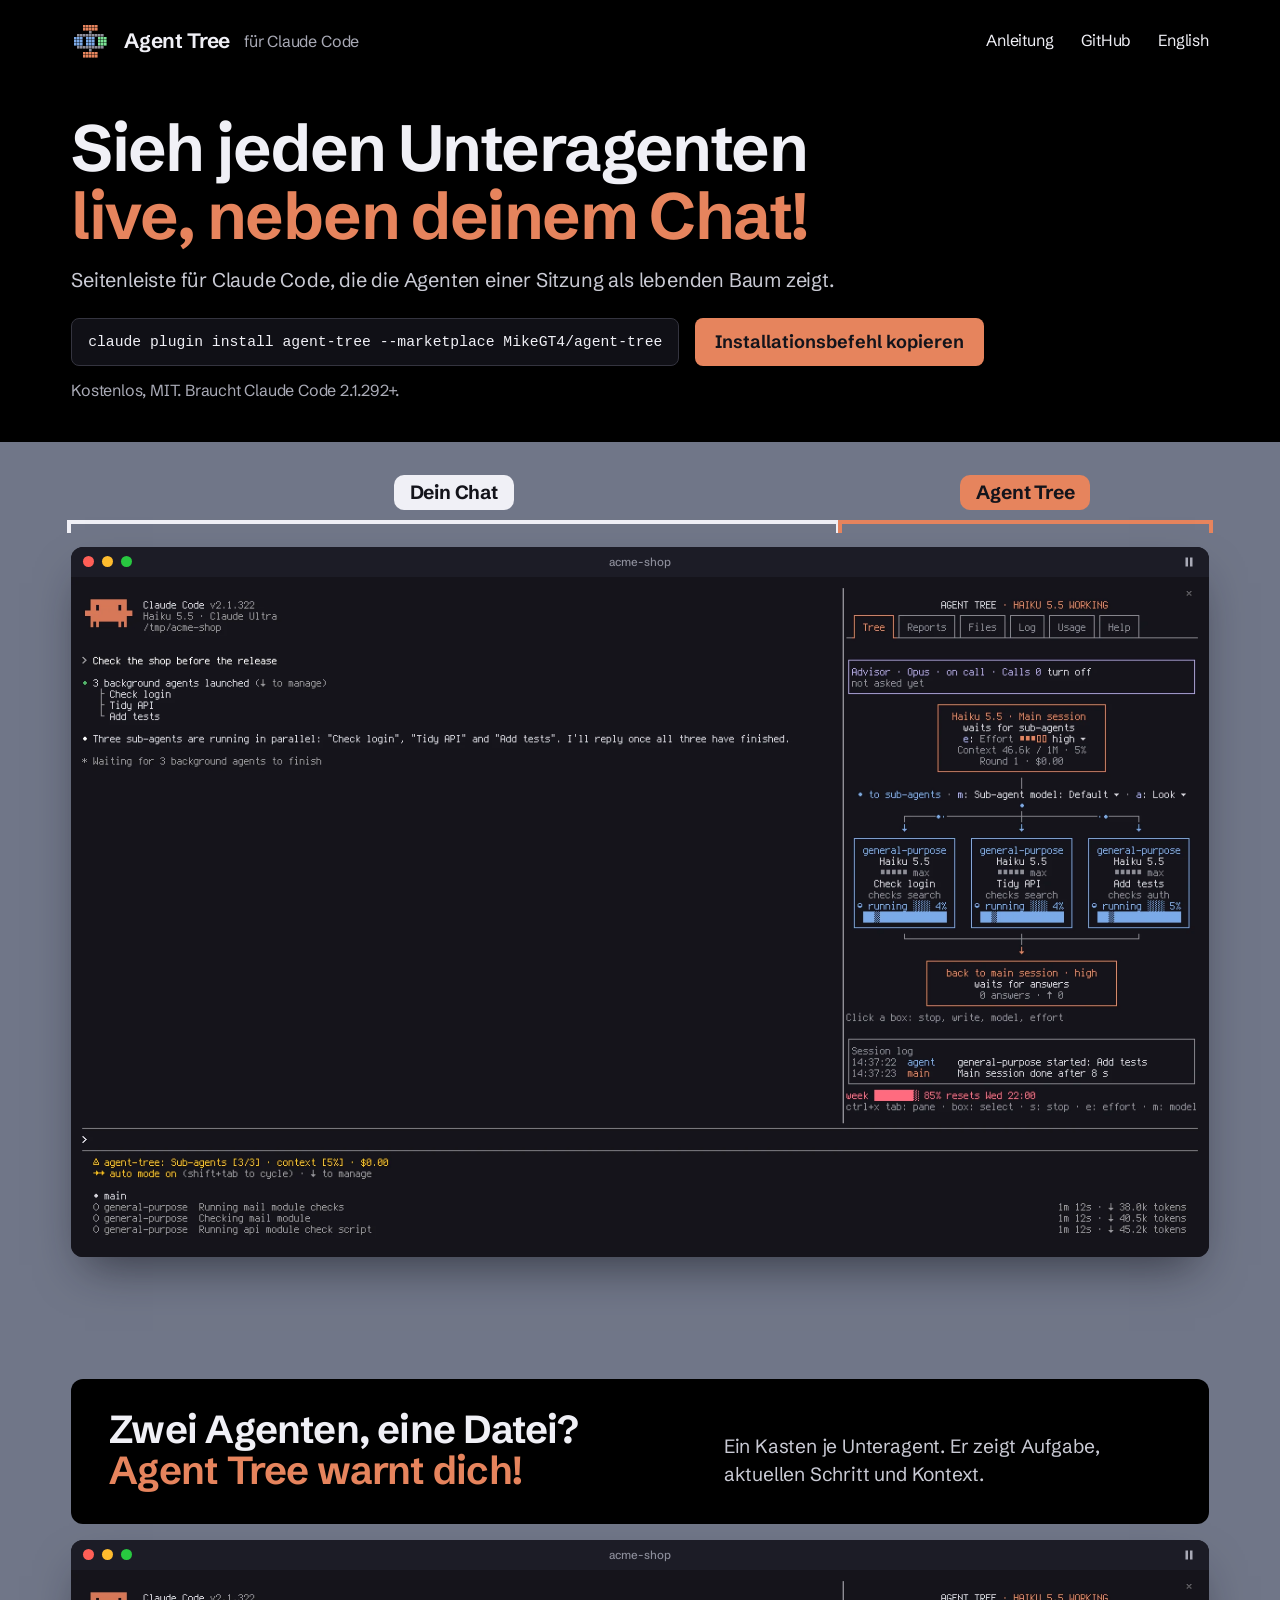
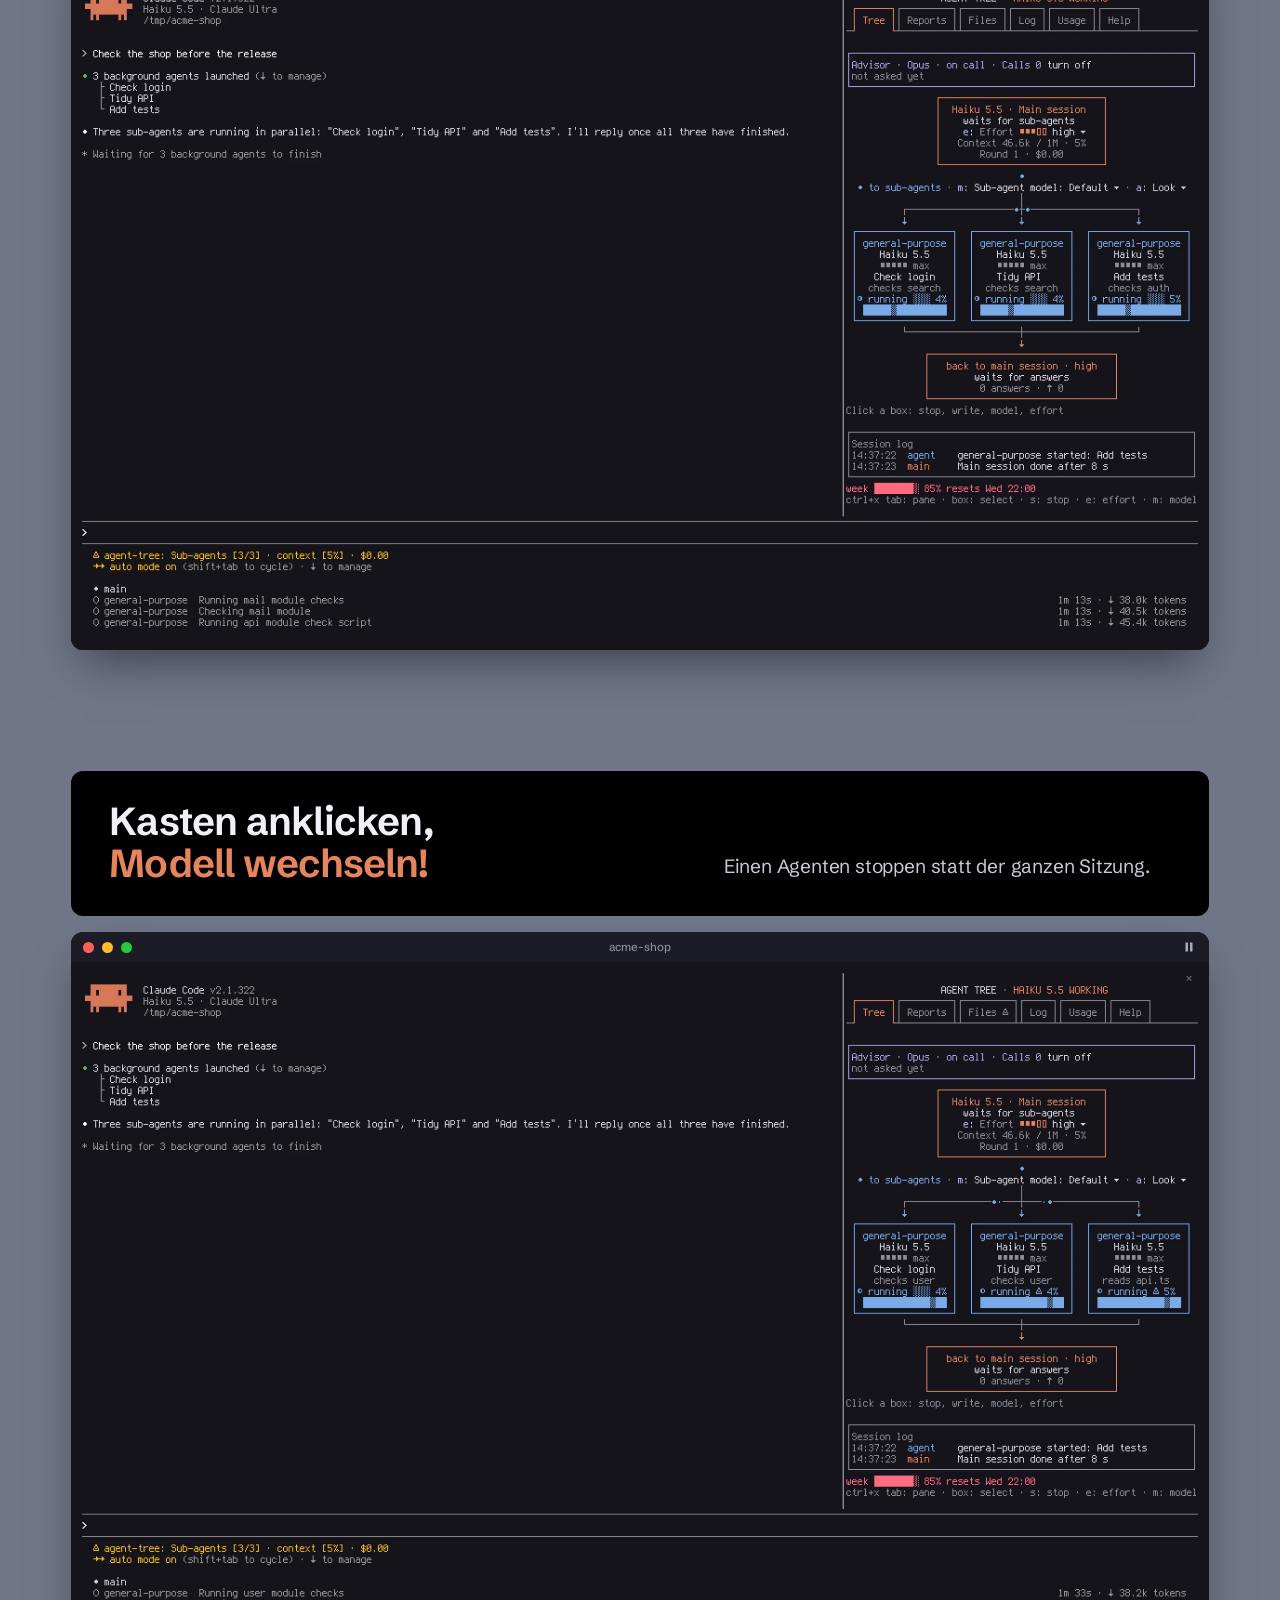
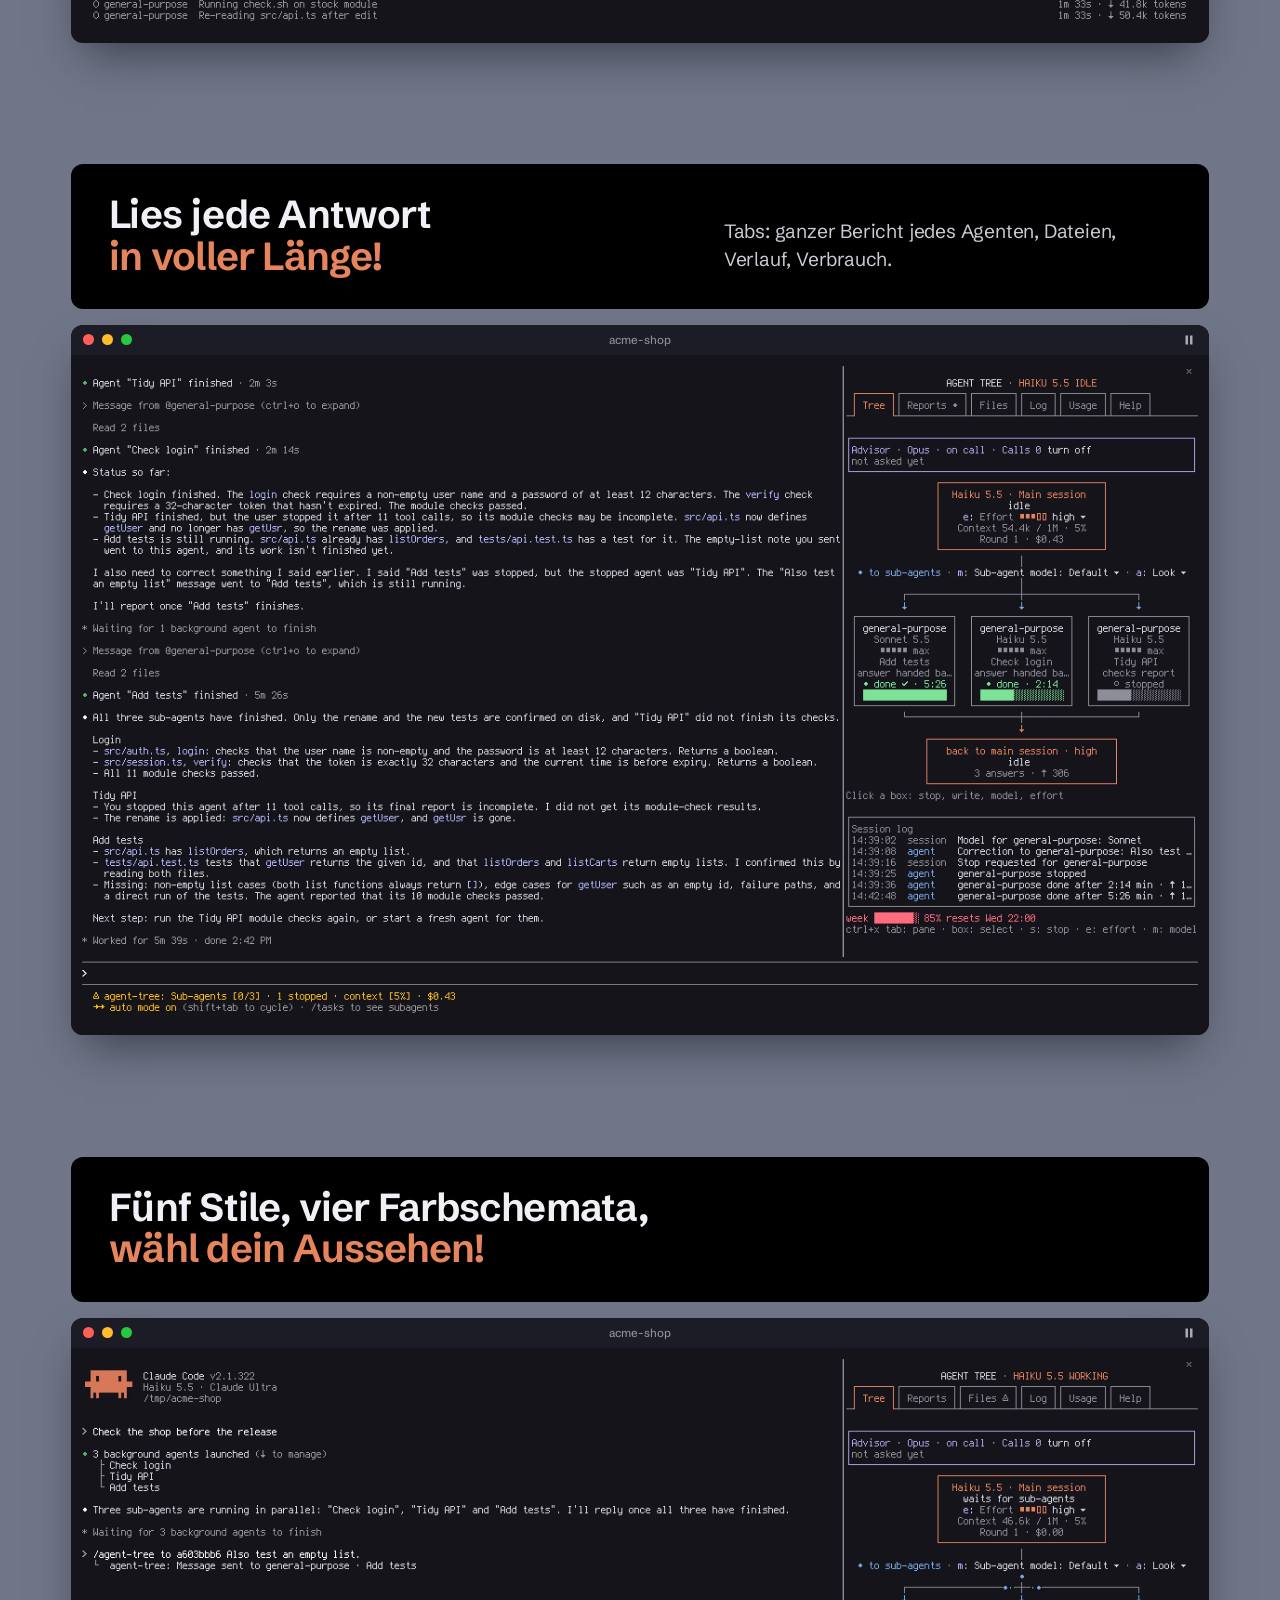
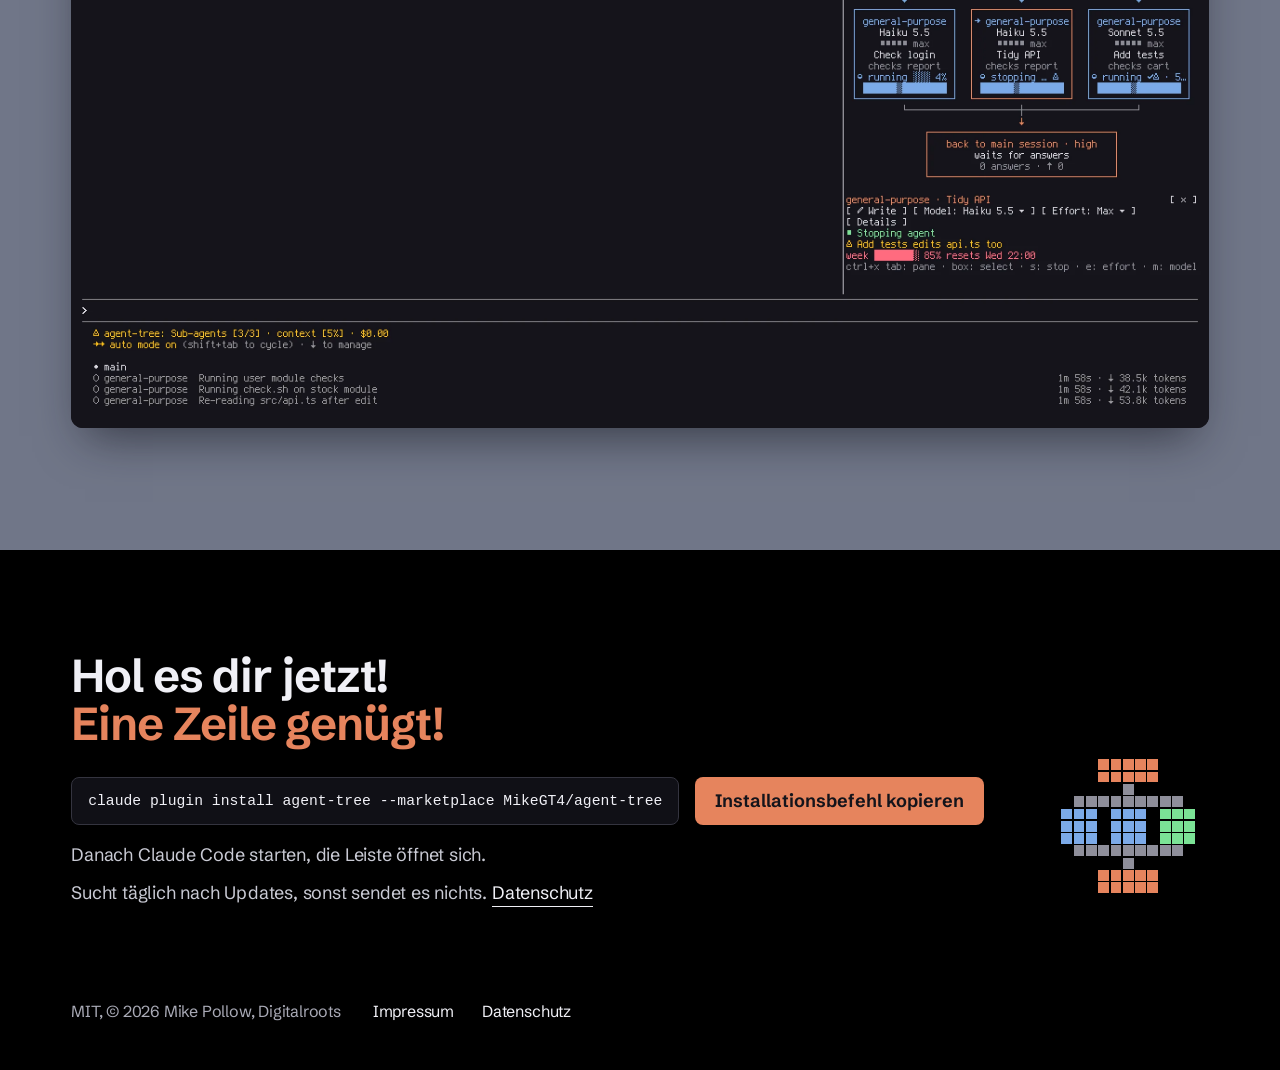
==== de/index.html @ 9134d5cc "site: landing page in English and German" ====
<!doctype html>
<!-- © 2026 Mike Pollow, Digitalroots. Alle Rechte vorbehalten. -->
<html lang="de">
<head>
<meta charset="utf-8">
<meta name="viewport" content="width=device-width, initial-scale=1">
<title>Agent Tree: Seitenleiste für Unteragenten in Claude Code</title>
<meta name="description" content="Agent Tree ist eine kostenlose Seitenleiste für Claude Code. Sie zeigt die Agenten einer Sitzung als lebenden Baum, warnt, wenn zwei Agenten dieselbe Datei ändern, und lässt dich jeden stoppen, korrigieren oder auf ein anderes Modell setzen.">
<meta name="theme-color" content="#000000">
<link rel="canonical" href="https://mikegt4.github.io/agent-tree/de/">
<link rel="alternate" hreflang="en" href="https://mikegt4.github.io/agent-tree/">
<link rel="alternate" hreflang="de" href="https://mikegt4.github.io/agent-tree/de/">
<link rel="alternate" hreflang="x-default" href="https://mikegt4.github.io/agent-tree/">
<meta property="og:type" content="website">
<meta property="og:title" content="Agent Tree: jeder Unteragent live neben deinem Chat">
<meta property="og:description" content="Kostenlose Seitenleiste für Claude Code, die die Agenten einer Sitzung als lebenden Baum zeigt.">
<meta property="og:url" content="https://mikegt4.github.io/agent-tree/de/">
<meta property="og:image" content="https://mikegt4.github.io/agent-tree/assets/media/vorschau.png">
<meta name="twitter:card" content="summary_large_image">
<link rel="icon" type="image/png" href="../assets/media/favicon.png">
<link rel="preload" href="../assets/fonts/schibsted-grotesk.woff2" as="font" type="font/woff2" crossorigin>
<link rel="stylesheet" href="../assets/site.css">
</head>
<body>
<a class="sprung" href="#inhalt">Zum Inhalt</a>
<header class="kopf">
  <a class="marke" href="./">
    <img src="../assets/media/logo.png" width="39" height="39" alt="">
    <span class="marke-name">Agent Tree</span>
    <span class="marke-fuer">für Claude Code</span>
  </a>
  <nav class="wege" aria-label="Hauptwege">
    <a href="https://github.com/MikeGT4/agent-tree/blob/main/docs/GUIDE.de.md">Anleitung</a>
    <a href="https://github.com/MikeGT4/agent-tree">GitHub</a>
    <a href="../" lang="en" hreflang="en">English</a>
  </nav>
</header>
<main id="inhalt" data-pause="Aufnahme anhalten" data-weiter="Aufnahme fortsetzen">
  <section class="auftakt">
    <div class="auftakt-text">
      <h1><span>Sieh jeden Unteragenten</span> <span class="akzent">live, neben deinem Chat!</span></h1>
      <p class="einstieg">Seitenleiste für Claude Code, die die Agenten einer Sitzung als lebenden Baum zeigt.</p>
      <div class="befehl">
        <code id="befehl-oben">claude plugin install agent-tree <span class="zusammen">--marketplace MikeGT4/agent-tree</span></code>
        <button type="button" class="knopf" data-kopie="befehl-oben" data-fertig="Kopiert">Installationsbefehl kopieren</button>
        <p class="rand">Kostenlos, MIT. Braucht Claude Code 2.1.292+.</p>
      </div>
    </div>
    <div class="buehne buehne-auftakt">
      <div class="buehne-innen">
      <div class="schilder" aria-hidden="true">
        <div class="schild-feld"><span class="schild">Dein Chat</span></div>
        <div class="schild-feld schild-feld-leiste"><span class="schild schild-orange">Agent Tree</span></div>
      </div>
      <figure class="fenster fenster-terminal">
        <div class="fensterleiste" aria-hidden="true"><i></i><i></i><i></i></div>
        <video class="film" muted loop playsinline preload="none" width="2448" height="1464" poster="../assets/media/terminal-poster.webp" aria-label="Aufnahme eines Terminals: links Claude Code, rechts Agent Tree mit drei laufenden Unteragenten">
          <source src="../assets/media/terminal.mp4" type="video/mp4">
        </video>
      </figure>
      <figure class="fenster fenster-leiste">
        <div class="fensterleiste" aria-hidden="true"><i></i><i></i><i></i></div>
        <video class="film" muted loop playsinline preload="none" width="768" height="1152" poster="../assets/media/leiste-poster.webp" aria-label="Aufnahme der Leiste von Agent Tree mit drei laufenden Unteragenten">
          <source src="../assets/media/leiste.mp4" type="video/mp4">
        </video>
      </figure>
      </div>
    </div>
  </section>

  <div class="szenen">
    <section class="szene">
      <div class="titel">
        <h2><span>Zwei Agenten, eine Datei?</span> <span class="akzent">Agent Tree warnt dich!</span></h2>
        <p>Ein Kasten je Unteragent. Er zeigt Aufgabe, aktuellen Schritt und Kontext.</p>
      </div>
      <figure class="fenster">
        <div class="fensterleiste" aria-hidden="true"><i></i><i></i><i></i></div>
        <video class="film film-breit" muted loop playsinline preload="none" width="2448" height="1464" poster="../assets/media/warnung-breit-poster.webp" data-ruhebild="../assets/media/warnung-breit-nah.webp" aria-label="Aufnahme: das ganze Terminal, dann ein Zoom auf Agent Tree. Zwei der drei Kästen bekommen ein Warnzeichen, der Tab Files zeigt die Datei, die beide Agenten ändern">
          <source src="../assets/media/warnung-breit.mp4" type="video/mp4">
        </video>
        <video class="film film-hoch" muted loop playsinline preload="none" width="1188" height="1440" poster="../assets/media/warnung-hoch-poster.webp" aria-label="Aufnahme: das ganze Terminal, dann Agent Tree allein. Zwei der drei Kästen bekommen ein Warnzeichen, der Tab Files zeigt die Datei, die beide Agenten ändern">
          <source src="../assets/media/warnung-hoch.mp4" type="video/mp4">
        </video>
      </figure>
    </section>
    <section class="szene">
      <div class="titel">
        <h2><span>Kasten anklicken,</span> <span class="akzent">Modell wechseln!</span></h2>
        <p>Einen Agenten stoppen statt der ganzen Sitzung.</p>
      </div>
      <figure class="fenster">
        <div class="fensterleiste" aria-hidden="true"><i></i><i></i><i></i></div>
        <video class="film film-breit" muted loop playsinline preload="none" width="2448" height="1464" poster="../assets/media/hebel-breit-poster.webp" data-ruhebild="../assets/media/hebel-breit-nah.webp" aria-label="Aufnahme: das ganze Terminal, dann ein Zoom auf Agent Tree. Ein Klick wählt einen Kasten, sein Modell wird gewechselt, danach wird ein anderer Agent gestoppt">
          <source src="../assets/media/hebel-breit.mp4" type="video/mp4">
        </video>
        <video class="film film-hoch" muted loop playsinline preload="none" width="1188" height="1098" poster="../assets/media/hebel-hoch-poster.webp" aria-label="Aufnahme: das ganze Terminal, dann Agent Tree allein. Ein Klick wählt einen Kasten, sein Modell wird gewechselt, danach wird ein anderer Agent gestoppt">
          <source src="../assets/media/hebel-hoch.mp4" type="video/mp4">
        </video>
      </figure>
    </section>
    <section class="szene">
      <div class="titel">
        <h2><span>Lies jede Antwort</span> <span class="akzent">in voller Länge!</span></h2>
        <p>Tabs: ganzer Bericht jedes Agenten, Dateien, Verlauf, Verbrauch.</p>
      </div>
      <figure class="fenster">
        <div class="fensterleiste" aria-hidden="true"><i></i><i></i><i></i></div>
        <video class="film film-breit" muted loop playsinline preload="none" width="2448" height="1464" poster="../assets/media/berichte-breit-poster.webp" data-ruhebild="../assets/media/berichte-breit-nah.webp" aria-label="Aufnahme: das ganze Terminal, dann ein Zoom auf Agent Tree. Der Tab Reports öffnet sich und zeigt Aufgabe und ganze Antwort eines Agenten">
          <source src="../assets/media/berichte-breit.mp4" type="video/mp4">
        </video>
        <video class="film film-hoch" muted loop playsinline preload="none" width="1188" height="1440" poster="../assets/media/berichte-hoch-poster.webp" aria-label="Aufnahme: das ganze Terminal, dann Agent Tree allein. Der Tab Reports öffnet sich und zeigt Aufgabe und ganze Antwort eines Agenten">
          <source src="../assets/media/berichte-hoch.mp4" type="video/mp4">
        </video>
      </figure>
    </section>
    <section class="szene">
      <div class="titel titel-allein">
        <h2><span>Fünf Stile, vier Farbschemata,</span> <span class="akzent">wähl dein Aussehen!</span></h2>
      </div>
      <figure class="fenster">
        <div class="fensterleiste" aria-hidden="true"><i></i><i></i><i></i></div>
        <video class="film film-breit" muted loop playsinline preload="none" width="2448" height="1464" poster="../assets/media/aussehen-breit-poster.webp" data-ruhebild="../assets/media/aussehen-breit-nah.webp" aria-label="Aufnahme: das ganze Terminal, dann ein Zoom auf Agent Tree. Das Menü Look zeichnet den Baum in drei Stilen und zwei Farbschemata neu">
          <source src="../assets/media/aussehen-breit.mp4" type="video/mp4">
        </video>
        <video class="film film-hoch" muted loop playsinline preload="none" width="1188" height="1440" poster="../assets/media/aussehen-hoch-poster.webp" aria-label="Aufnahme: das ganze Terminal, dann Agent Tree allein. Das Menü Look zeichnet den Baum in drei Stilen und zwei Farbschemata neu">
          <source src="../assets/media/aussehen-hoch.mp4" type="video/mp4">
        </video>
      </figure>
    </section>
  </div>

  <section class="einbau">
    <div class="einbau-text">
      <h2><span>Hol es dir jetzt!</span> <span class="akzent">Eine Zeile genügt!</span></h2>
      <div class="befehl">
        <code id="befehl-unten">claude plugin install agent-tree <span class="zusammen">--marketplace MikeGT4/agent-tree</span></code>
        <button type="button" class="knopf" data-kopie="befehl-unten" data-fertig="Kopiert">Installationsbefehl kopieren</button>
      </div>
      <p>Danach Claude Code starten, die Leiste öffnet sich.</p>
      <p>Sucht täglich nach Updates, sonst sendet es nichts. <a href="datenschutz.html">Datenschutz</a></p>
    </div>
    <img class="siegel" src="../assets/media/logo.png" width="104" height="104" alt="" loading="lazy">
  </section>
</main>
<footer class="fuss">
  <p>MIT, © 2026 Mike Pollow, Digitalroots</p>
  <nav class="wege" aria-label="Weiteres">
    <a href="impressum.html">Impressum</a>
    <a href="datenschutz.html">Datenschutz</a>
  </nav>
</footer>
<p class="meldung" role="status" aria-live="polite"></p>
<script src="../assets/site.js" defer></script>
</body>
</html>
---- assets/site.css ----
/* © 2026 Mike Pollow, Digitalroots. Alle Rechte vorbehalten. */
@font-face {
  font-family: "Schibsted Grotesk";
  src: url("fonts/schibsted-grotesk.woff2") format("woff2");
  font-weight: 400 900;
  font-display: swap;
}

:root {
  --schwarz: #000;
  --buehne: #707688;
  --fenster: #14141b;
  --leiste: #1c1c26;
  --rahmen: #34343f;
  --weiss: #f0f0f6;
  --lesetext: #c9cad4;
  --ruhig: #a9aab6;
  --orange: #e6845d;
  --tinte: #14141b;
  --breite: 1240px;
  --rand: clamp(20px, 4vw, 56px);
  --aus: cubic-bezier(0.23, 1, 0.32, 1);
}

* {
  box-sizing: border-box;
}

html {
  background: var(--schwarz);
  color: var(--weiss);
  color-scheme: dark;
  scrollbar-color: #50536a var(--schwarz);
  -webkit-text-size-adjust: 100%;
}

body {
  margin: 0;
  font-family: "Schibsted Grotesk", "Segoe UI", system-ui, sans-serif;
  font-size: 18px;
  line-height: 1.55;
  letter-spacing: -0.011em;
}

::selection {
  background: var(--orange);
  color: var(--tinte);
}

a {
  color: var(--weiss);
  text-underline-offset: 3px;
}

a:focus-visible,
.knopf:focus-visible {
  outline: 2px solid var(--weiss);
  outline-offset: 3px;
  border-radius: 4px;
}

.sprung {
  position: absolute;
  left: -999px;
  top: 12px;
  background: var(--weiss);
  color: var(--tinte);
  padding: 8px 12px;
  border-radius: 6px;
}

.sprung:focus {
  left: 12px;
}

.meldung {
  position: absolute;
  width: 1px;
  height: 1px;
  margin: -1px;
  overflow: hidden;
  clip-path: inset(50%);
}

.kopf {
  display: flex;
  align-items: center;
  justify-content: space-between;
  gap: 16px 32px;
  flex-wrap: wrap;
  max-width: var(--breite);
  margin: 0 auto;
  padding: 22px var(--rand);
}

.marke {
  display: flex;
  align-items: center;
  gap: 14px;
  text-decoration: none;
}

.marke-name {
  font-size: 1.3rem;
  font-weight: 650;
  letter-spacing: -0.015em;
}

.marke-fuer {
  color: var(--ruhig);
  font-size: 1rem;
}

.wege {
  display: flex;
  flex-wrap: wrap;
  gap: 8px 28px;
  font-size: 1rem;
}

.wege a {
  text-decoration: none;
}

h1,
h2 {
  margin: 0;
  font-weight: 650;
  text-wrap: balance;
}

h1 span,
h2 span {
  display: block;
}

.akzent {
  color: var(--orange);
}

h1 {
  font-size: clamp(2.5rem, 5.1vw, 4.4rem);
  line-height: 1.04;
  letter-spacing: -0.024em;
}

h2 {
  font-size: clamp(1.75rem, 2.7vw, 2.4rem);
  line-height: 1.08;
  letter-spacing: -0.02em;
}

p {
  margin: 0;
  color: var(--lesetext);
}

.rand {
  color: var(--ruhig);
  font-size: 1rem;
}

.auftakt-text {
  max-width: var(--breite);
  margin: 0 auto;
  padding: clamp(20px, 2.4vw, 32px) var(--rand) clamp(32px, 3vw, 40px);
}

.einstieg {
  max-width: 40em;
  margin-top: 16px;
  font-size: clamp(1.15rem, 1.55vw, 1.4rem);
  line-height: 1.45;
  text-wrap: pretty;
}

.befehl {
  display: flex;
  flex-wrap: wrap;
  align-items: center;
  gap: 12px 16px;
  margin-top: 24px;
}

.befehl code {
  display: block;
  max-width: 100%;
  padding: 12px 16px;
  line-height: 1.5;
  overflow-x: auto;
  white-space: nowrap;
  background: #101016;
  border: 1px solid var(--rahmen);
  border-radius: 8px;
  font-family: ui-monospace, "Cascadia Mono", "SF Mono", Menlo, Consolas, monospace;
  font-size: 0.92rem;
  letter-spacing: 0;
}

.zusammen {
  white-space: nowrap;
}

.knopf {
  min-height: 48px;
  min-width: 13.2em;
  padding: 0 20px;
  border: 0;
  border-radius: 8px;
  background: var(--orange);
  color: var(--tinte);
  font: inherit;
  font-weight: 650;
  cursor: pointer;
  transition: transform 120ms var(--aus), background-color 120ms ease;
}

.knopf:active {
  transform: translateY(1px) scale(0.985);
  transition-duration: 90ms;
}

.befehl + p {
  margin-top: 16px;
}

.buehne,
.szenen {
  background: var(--buehne);
}

.buehne-auftakt {
  padding: clamp(24px, 2.6vw, 36px) 0 0;
}

.buehne-innen {
  max-width: var(--breite);
  margin: 0 auto;
  padding: 0 var(--rand);
}

.schilder {
  display: grid;
  grid-template-columns: 67.6fr 32.4fr;
  gap: 6px;
  margin-bottom: 14px;
}

.schild-feld {
  display: flex;
  flex-direction: column;
  align-items: center;
  gap: 10px;
  color: var(--weiss);
}

.schild-feld::after {
  content: "";
  width: 100%;
  height: 9px;
  border: 4px solid currentColor;
  border-bottom: 0;
}

.schild-feld-leiste {
  color: var(--orange);
}

.schild {
  padding: 6px 16px;
  border-radius: 10px;
  background: var(--weiss);
  color: var(--tinte);
  font-size: clamp(0.82rem, 1.5vw, 1.35rem);
  font-weight: 680;
  line-height: 1.2;
  white-space: nowrap;
}

.schild-orange {
  background: var(--orange);
}

@media (prefers-reduced-motion: no-preference) {
  .schild,
  .schild-feld::after {
    animation: auftritt 520ms var(--aus) 240ms backwards;
  }

  .schild-feld-leiste .schild,
  .schild-feld-leiste::after {
    animation-delay: 330ms;
  }

  .schild-feld::after {
    transform-origin: center;
    animation-name: klammer;
  }
}

@keyframes auftritt {
  from {
    opacity: 0;
    transform: translateY(8px);
  }
}

@keyframes klammer {
  from {
    opacity: 0;
    transform: scaleX(0.86);
  }
}

.fenster {
  position: relative;
  margin: 0;
  overflow: hidden;
  border-radius: 12px;
  background: var(--fenster);
  box-shadow: 0 22px 44px -14px rgb(18 20 28 / 0.6);
}

.fensterleiste {
  position: relative;
  display: flex;
  align-items: center;
  gap: 8px;
  height: 30px;
  padding: 0 12px;
  background: var(--leiste);
}

.fensterleiste::after {
  content: "acme-shop";
  position: absolute;
  left: 50%;
  color: #8d8e9b;
  font-size: 0.72rem;
  font-weight: 500;
  line-height: 30px;
  letter-spacing: 0;
  transform: translateX(-50%);
}

.fensterleiste i {
  width: 11px;
  height: 11px;
  border-radius: 50%;
  background: #ff5f57;
}

.fensterleiste i:nth-child(2) {
  background: #febc2e;
}

.fensterleiste i:nth-child(3) {
  background: #28c840;
}

.film {
  display: block;
  width: 100%;
  height: auto;
}

.fenster-leiste,
.film-hoch {
  display: none;
}

.halt {
  position: absolute;
  top: 1px;
  right: 6px;
  display: grid;
  place-items: center;
  width: 28px;
  height: 28px;
  padding: 0;
  border: 0;
  border-radius: 6px;
  background: transparent;
  color: var(--ruhig);
  cursor: pointer;
  transition: color 120ms ease, background-color 120ms ease;
}

.halt::after {
  content: "";
  position: absolute;
  inset: -8px;
}

.halt svg {
  width: 12px;
  height: 12px;
  fill: currentColor;
}

.halt:focus-visible {
  outline: 2px solid var(--weiss);
  outline-offset: 1px;
}

.szenen {
  padding-bottom: clamp(88px, 9.5vw, 144px);
}

.szene {
  max-width: var(--breite);
  margin: 0 auto;
  padding: clamp(88px, 9.5vw, 144px) var(--rand) 0;
}

.titel {
  display: grid;
  grid-template-columns: minmax(0, 1.25fr) minmax(0, 1fr);
  align-items: end;
  gap: 14px 56px;
  padding: 30px 38px 32px;
  border-radius: 12px;
  background: var(--schwarz);
}

.titel-allein {
  grid-template-columns: minmax(0, 1fr);
}

.titel h2 {
  font-size: clamp(1.75rem, 3.05vw, 2.75rem);
  line-height: 1.06;
}

.titel p {
  max-width: 24em;
  padding-bottom: 0.16em;
  font-size: clamp(1.06rem, 1.5vw, 1.28rem);
  line-height: 1.45;
  text-wrap: pretty;
}

.szene .fenster {
  margin-top: 16px;
}

.einbau {
  display: grid;
  grid-template-columns: minmax(0, 1fr) auto;
  align-items: end;
  gap: 32px;
  max-width: var(--breite);
  margin: 0 auto;
  padding: clamp(64px, 8vw, 120px) var(--rand) clamp(40px, 5vw, 72px);
}

.siegel {
  width: clamp(150px, 12.5vw, 180px);
  height: auto;
  image-rendering: pixelated;
}

.einbau h2 {
  font-size: clamp(1.9rem, 3.6vw, 3.25rem);
  line-height: 1.05;
}

.einbau .befehl {
  margin-top: 28px;
}

.einbau p {
  max-width: 36em;
}

.einbau p + p {
  margin-top: 10px;
}

.recht {
  max-width: var(--breite);
  margin: 0 auto;
  padding: clamp(28px, 4vw, 56px) var(--rand) clamp(56px, 7vw, 96px);
}

.recht h1 {
  font-size: clamp(2rem, 3.6vw, 3.25rem);
  line-height: 1.05;
  letter-spacing: -0.024em;
}

.recht h2 {
  margin-top: 2.2em;
  font-size: 1rem;
  font-weight: 650;
  line-height: 1.55;
  letter-spacing: -0.011em;
}

.recht p {
  max-width: 34em;
  margin-top: 0.5em;
}

.recht a {
  color: inherit;
  text-decoration-thickness: 1px;
}

.firmenschild {
  display: inline-block;
  padding: 10px 14px 9px 8px;
  border-radius: 10px;
  background: var(--weiss);
  line-height: 0;
}

.firmenschild img {
  width: 148px;
  height: auto;
}

.tarn {
  display: none;
}

.fuss {
  display: flex;
  flex-wrap: wrap;
  align-items: baseline;
  gap: 10px 32px;
  max-width: var(--breite);
  margin: 0 auto;
  padding: 28px var(--rand) 44px;
  font-size: 1rem;
}

.fuss p {
  color: var(--ruhig);
}

.wege a,
.einbau a {
  padding-bottom: 3px;
  background: linear-gradient(currentColor, currentColor) 0 100% / 0 1px no-repeat;
  text-decoration: none;
  transition: background-size 150ms var(--aus);
}

.einbau a {
  background-size: 100% 1px;
}

@media (hover: hover) and (pointer: fine) {
  .knopf:hover {
    background: #f09a76;
    transform: translateY(-1px);
  }

  .knopf:hover:active {
    transform: translateY(1px) scale(0.985);
  }

  .wege a:hover {
    background-size: 100% 1px;
  }

  .einbau a:hover,
  .recht a:hover {
    color: var(--orange);
  }

  .halt:hover {
    background: rgb(255 255 255 / 0.1);
    color: var(--weiss);
  }
}

@media (max-width: 899px) {
  .titel {
    grid-template-columns: minmax(0, 1fr);
    padding: 26px 28px 28px;
  }

  .einbau {
    grid-template-columns: minmax(0, 1fr);
  }

  .siegel {
    display: none;
  }
}

@media (max-width: 759px) {
  body {
    font-size: 17px;
  }

  h1 {
    font-size: 2rem;
  }

  .schild {
    padding: 4px 8px;
    border-radius: 8px;
  }

  .schild-feld {
    gap: 7px;
  }

  .schild-feld::after {
    height: 7px;
    border-width: 3px;
  }

  .fenster-leiste {
    display: block;
    width: min(100%, 420px);
    margin: 28px auto 0;
  }

  .fenster-terminal .halt,
  .film-breit {
    display: none;
  }

  .film-hoch {
    display: block;
  }

  .szene .fenster {
    width: min(100%, 460px);
    margin-inline: auto;
  }

  .titel {
    padding: 22px 20px 24px;
    border-radius: 10px;
  }

  .befehl code {
    padding: 10px 14px;
    white-space: normal;
  }

  .befehl .knopf {
    width: 100%;
  }
}

@media (prefers-reduced-motion: reduce) {
  .knopf,
  .halt,
  .wege a,
  .einbau a {
    transition: none;
  }
}
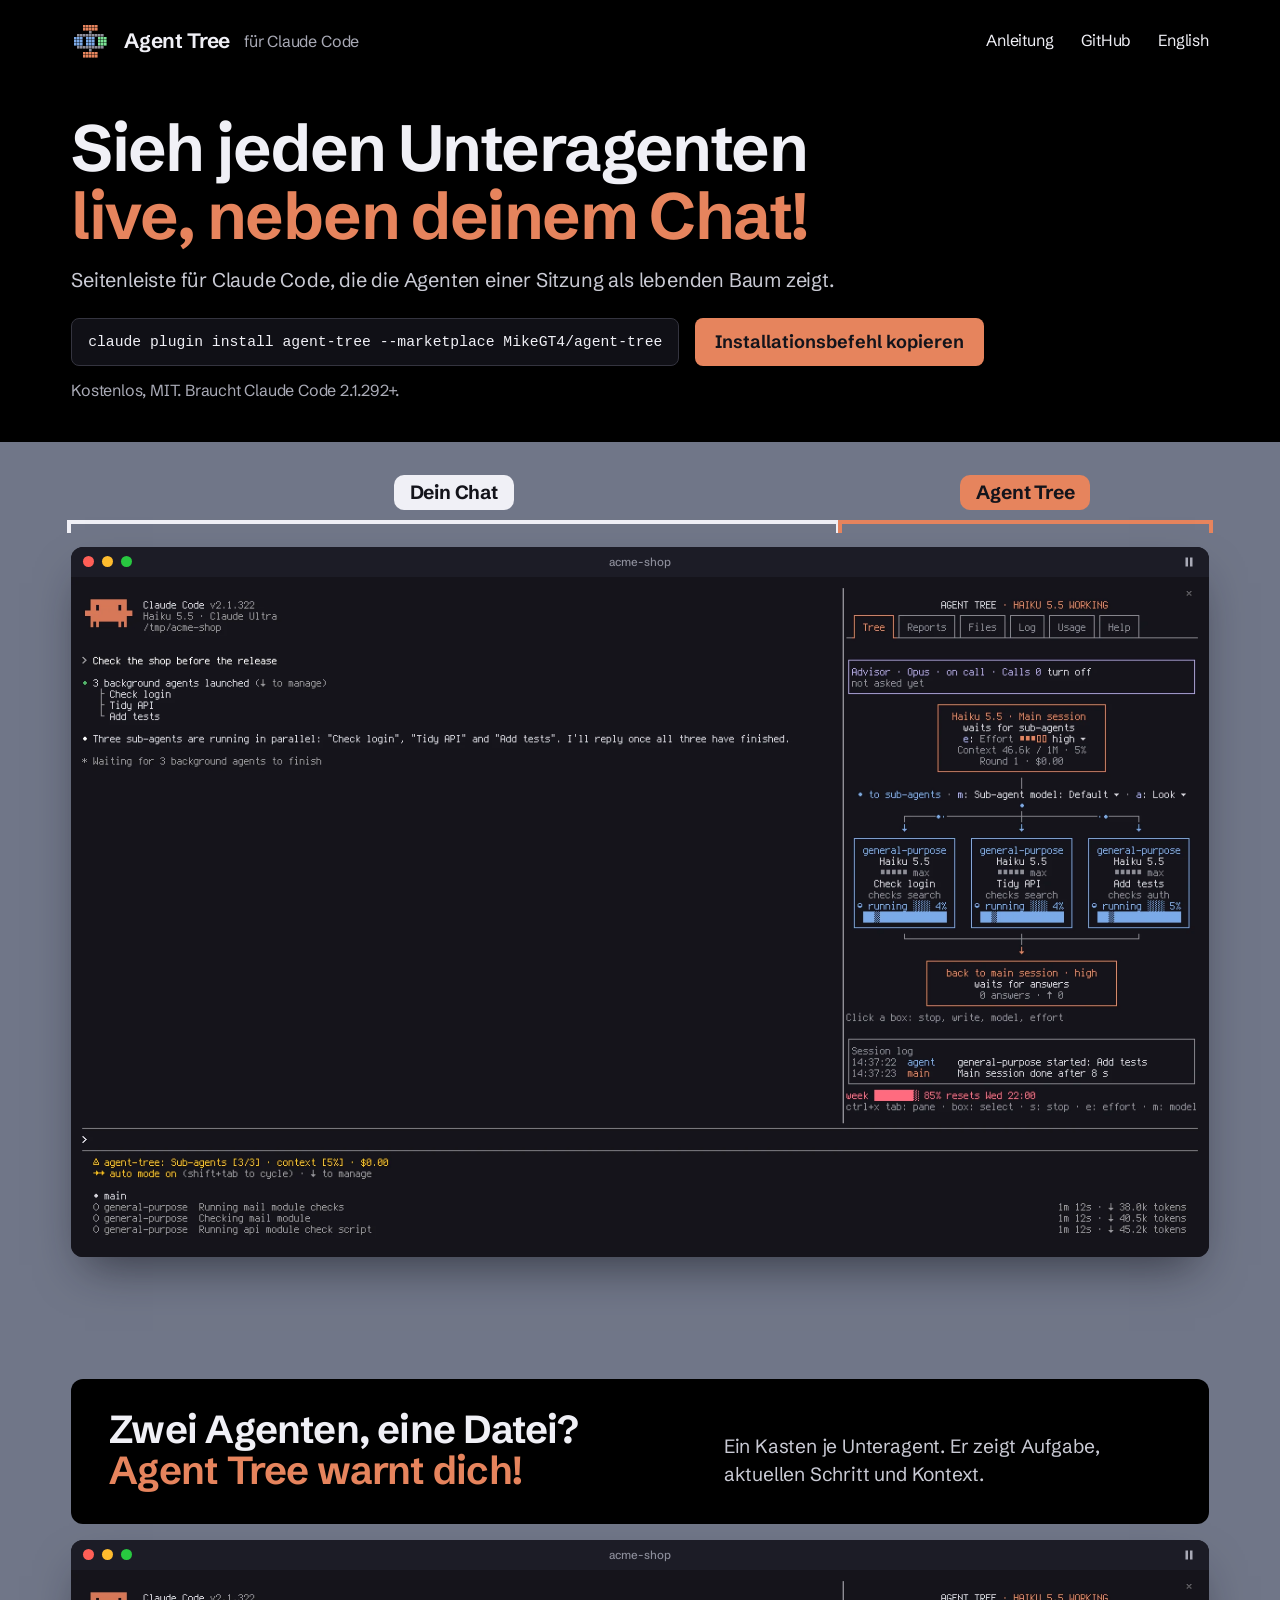
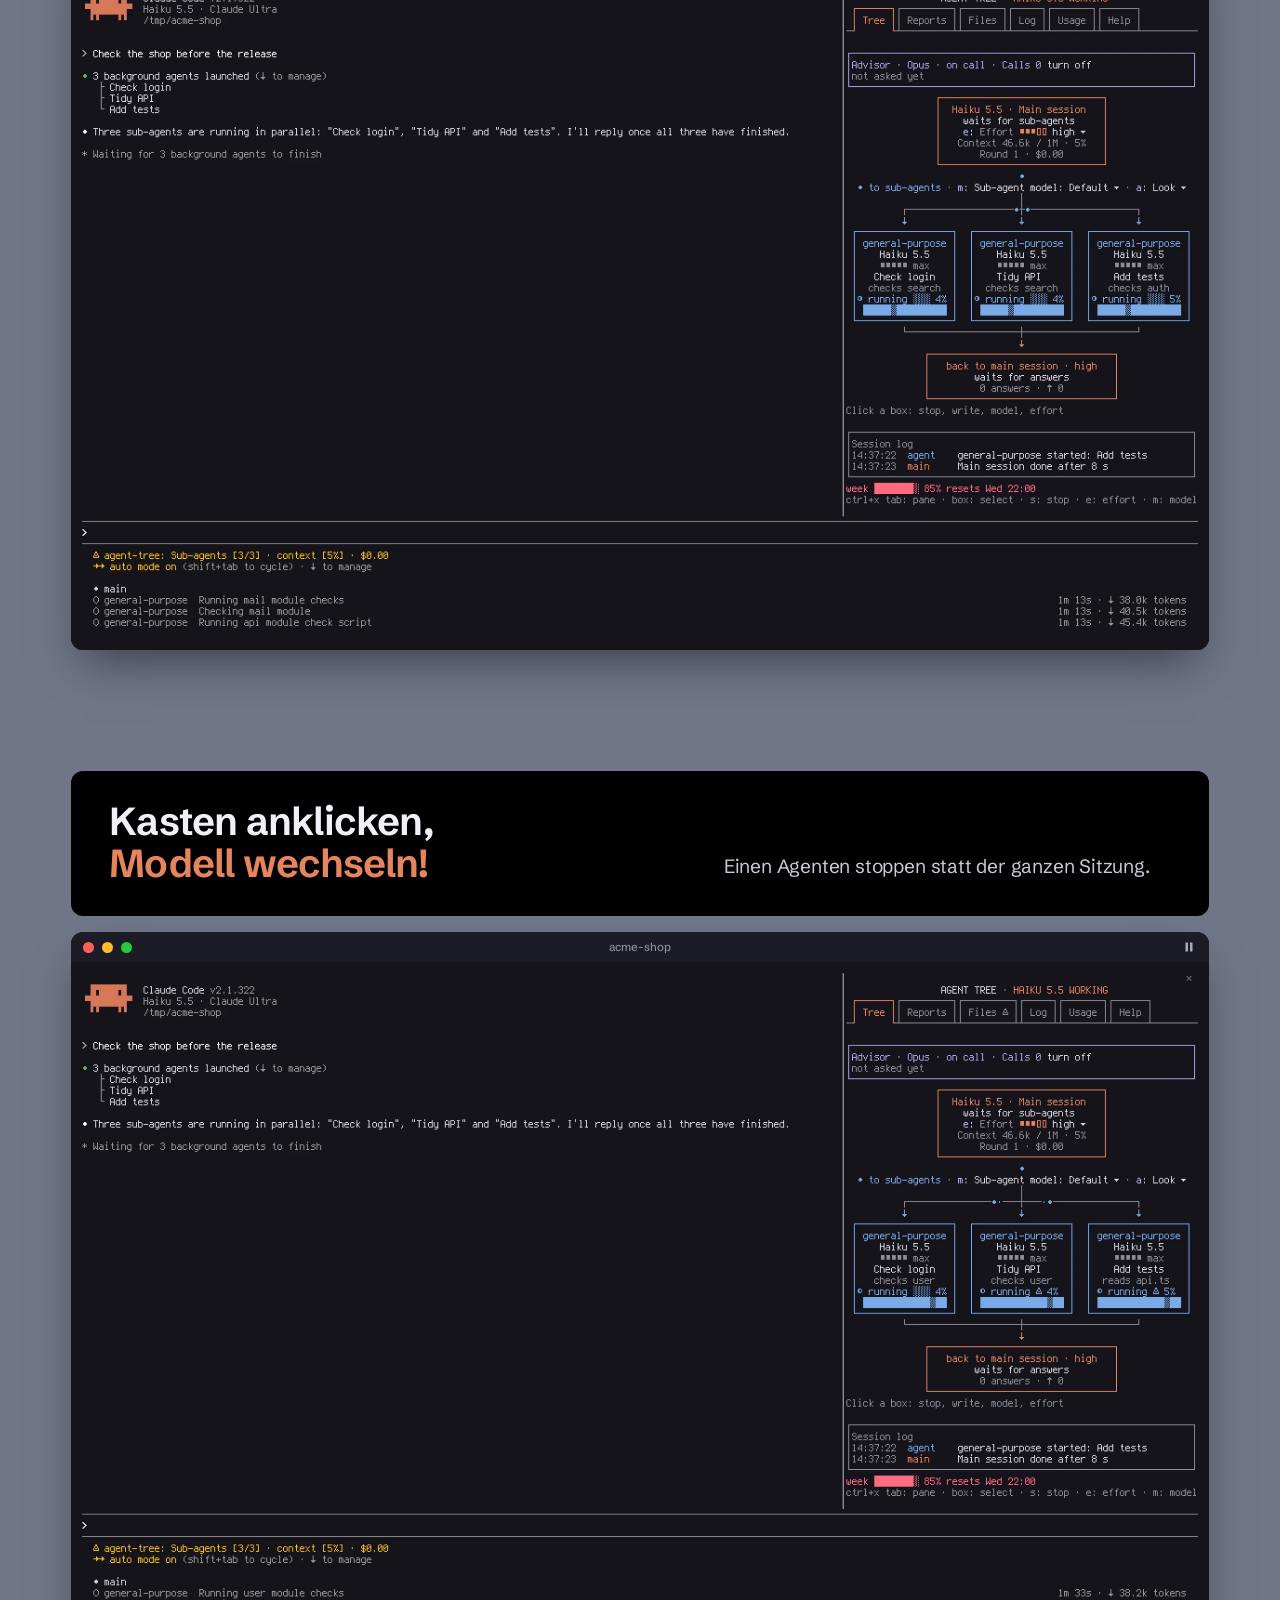
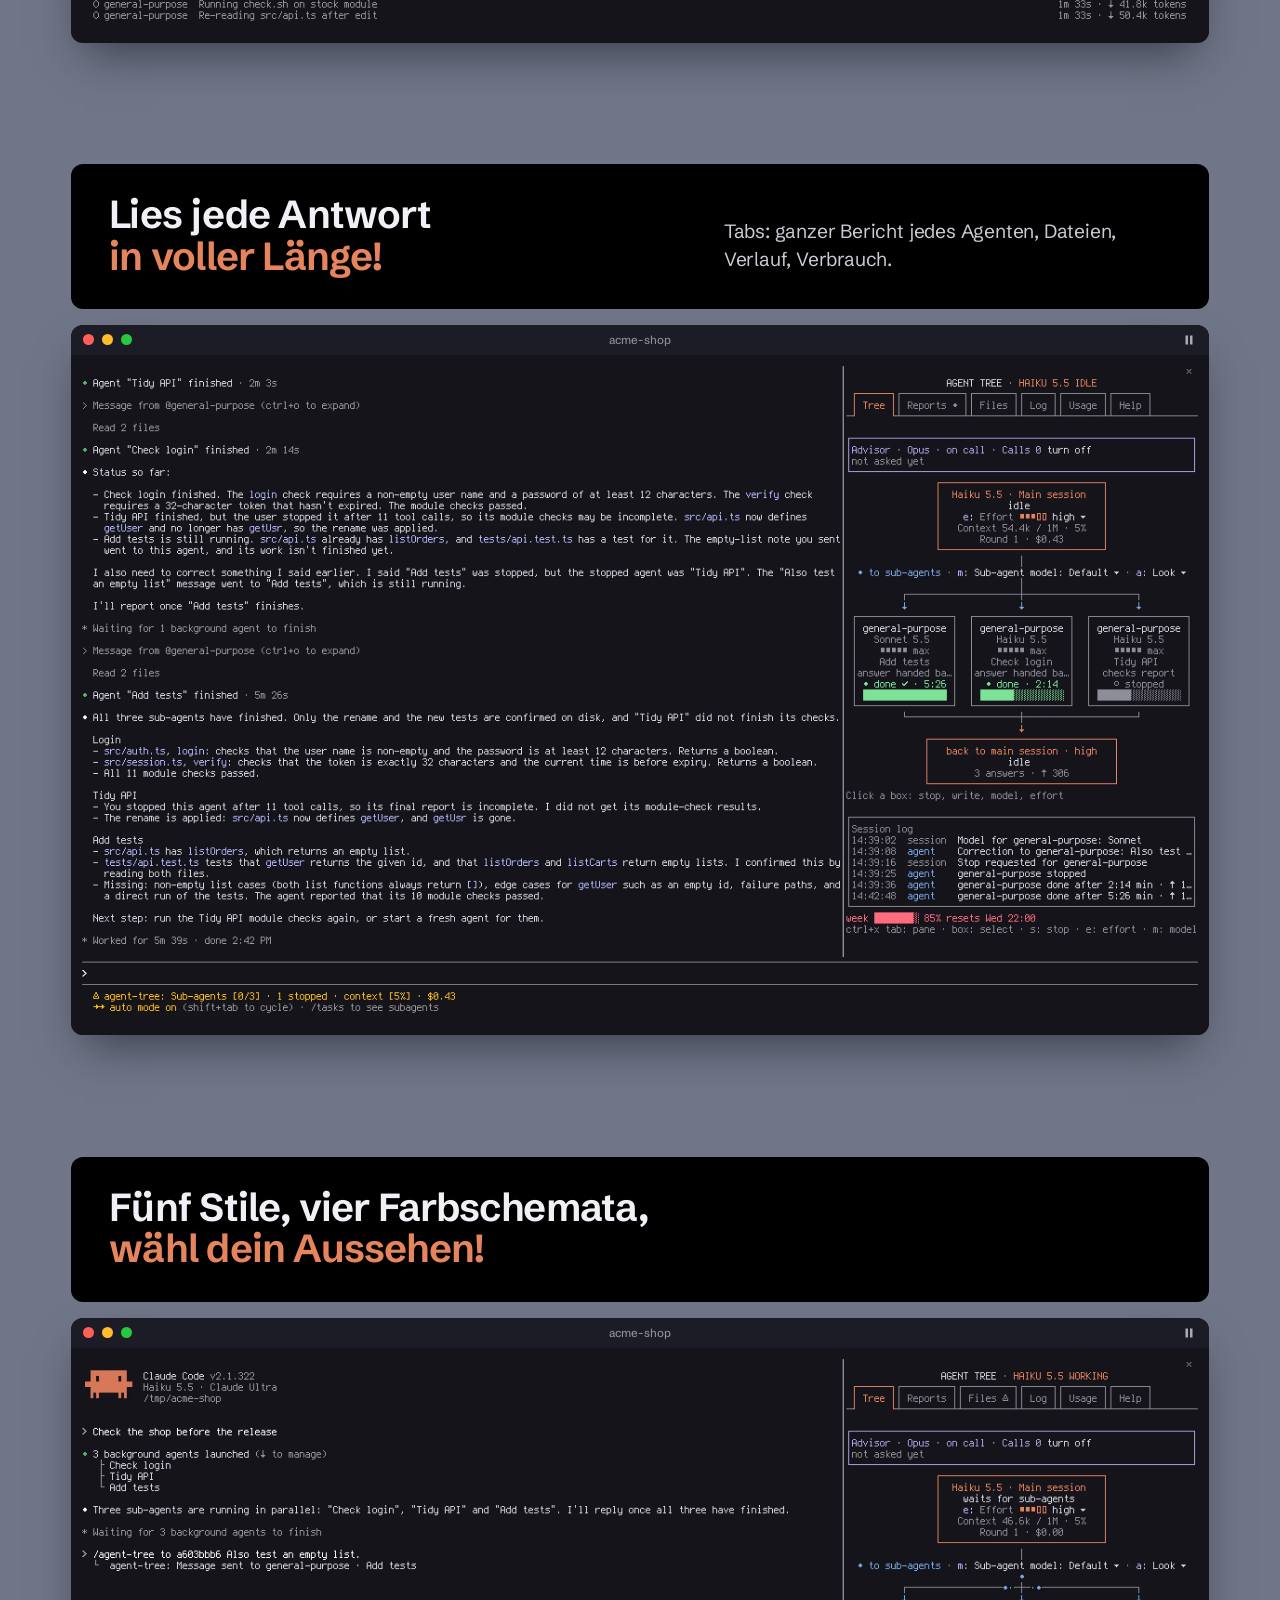
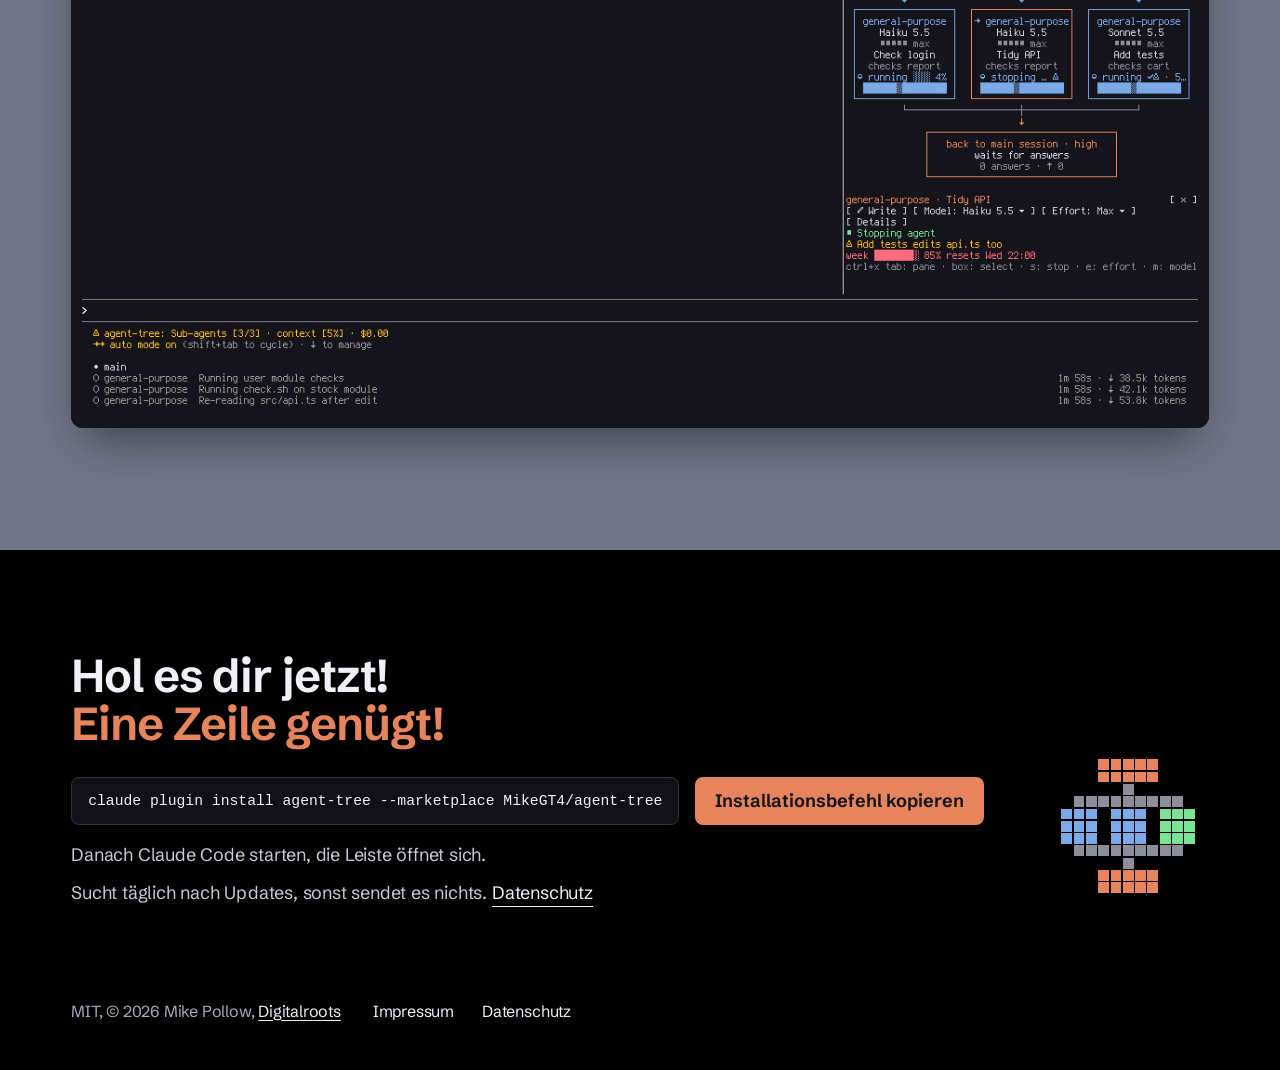
==== commit 185ca9b2: "site: link Digitalroots in footer" ====
--- a/de/index.html
+++ b/de/index.html
@@ -144,7 +144,7 @@
   </section>
 </main>
 <footer class="fuss">
-  <p>MIT, © 2026 Mike Pollow, Digitalroots</p>
+  <p>MIT, © 2026 Mike Pollow, <a href="https://www.digitalroots.de/leistungen/software/agent-tree/" target="_blank" rel="noopener">Digitalroots</a></p>
   <nav class="wege" aria-label="Weiteres">
     <a href="impressum.html">Impressum</a>
     <a href="datenschutz.html">Datenschutz</a>
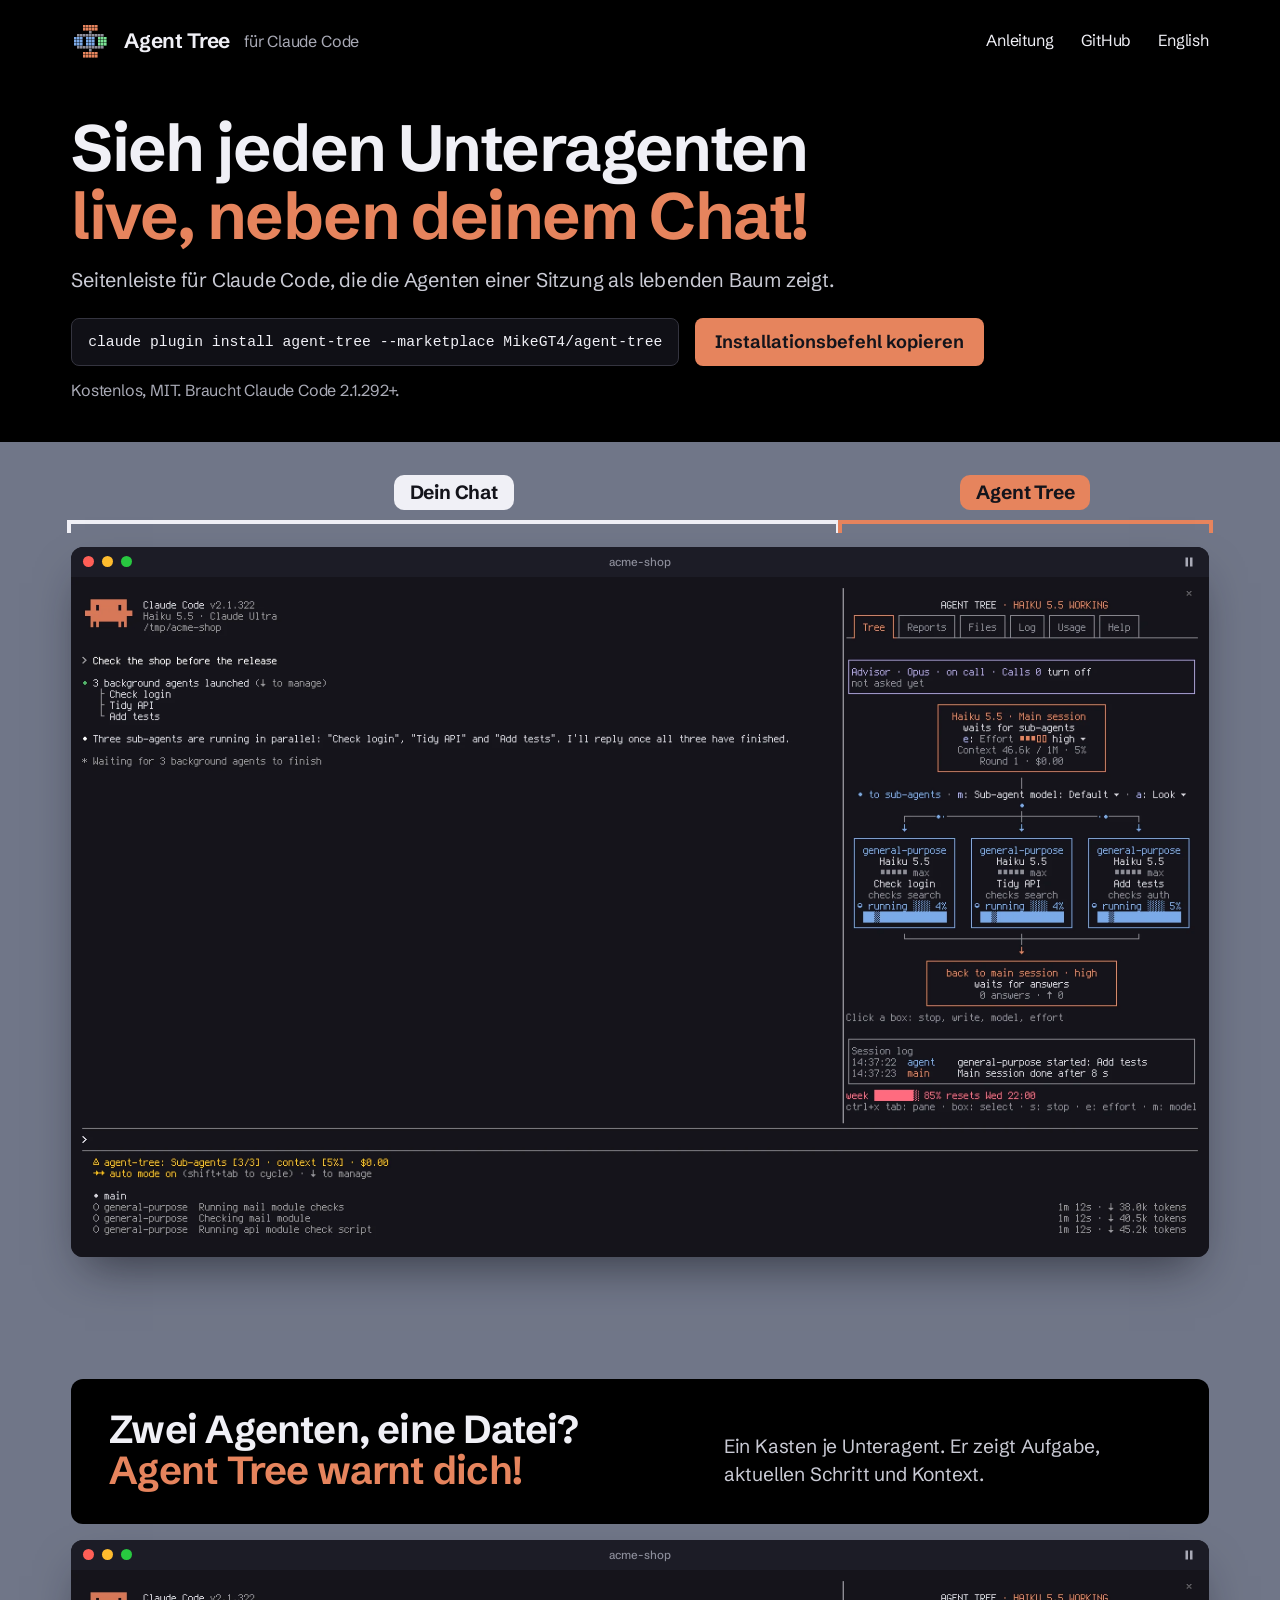
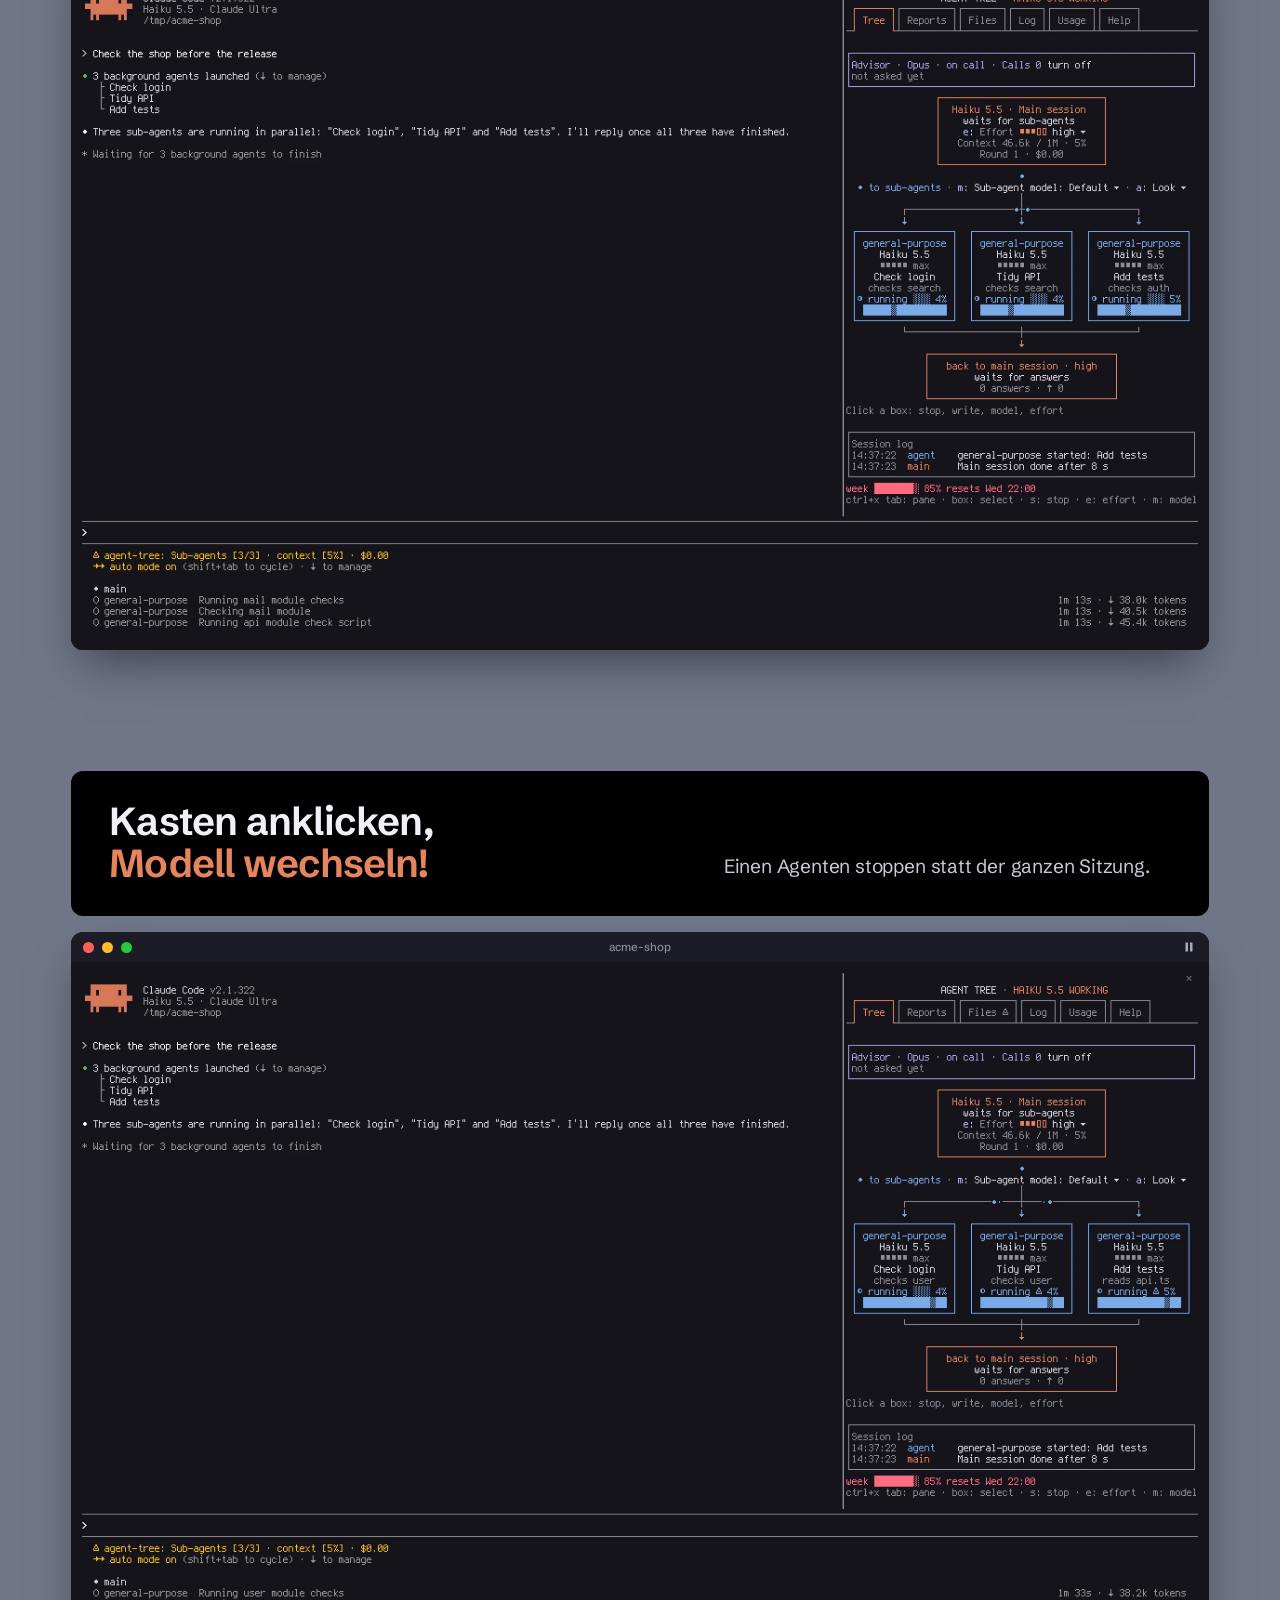
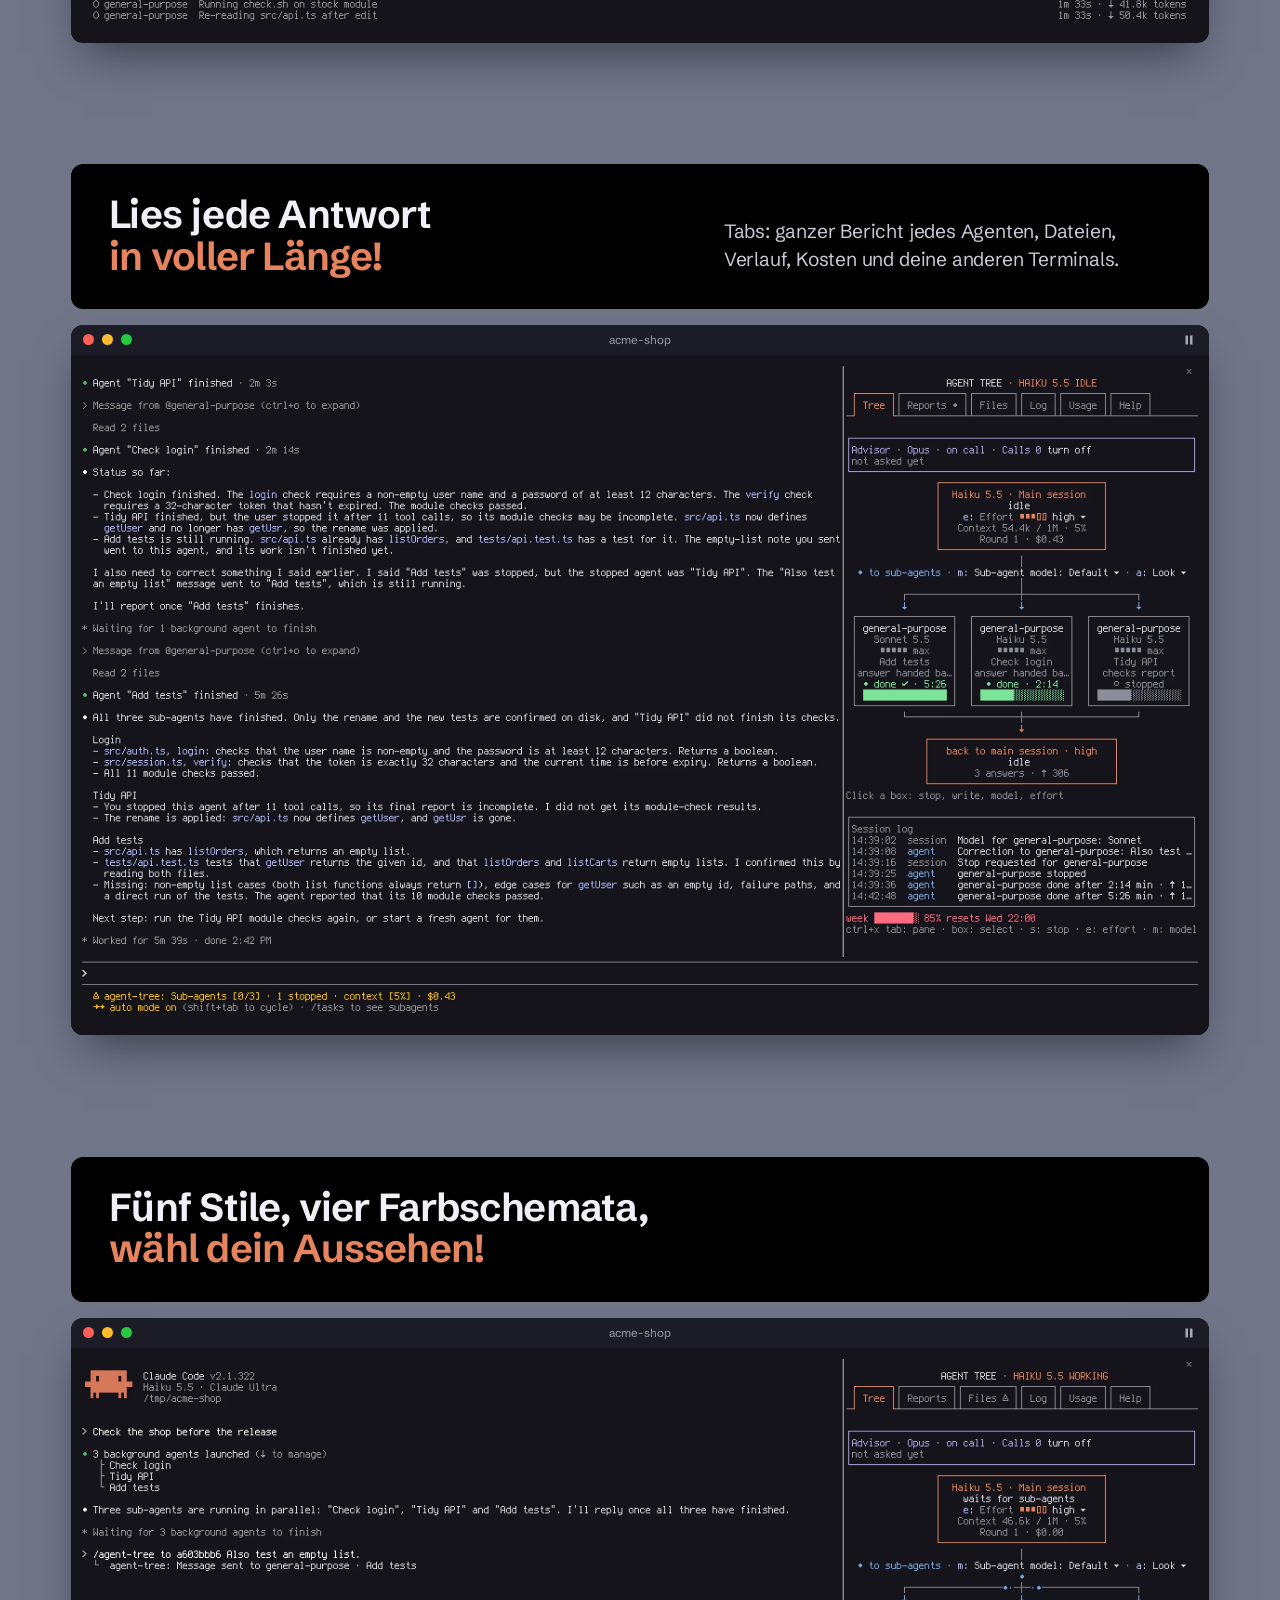
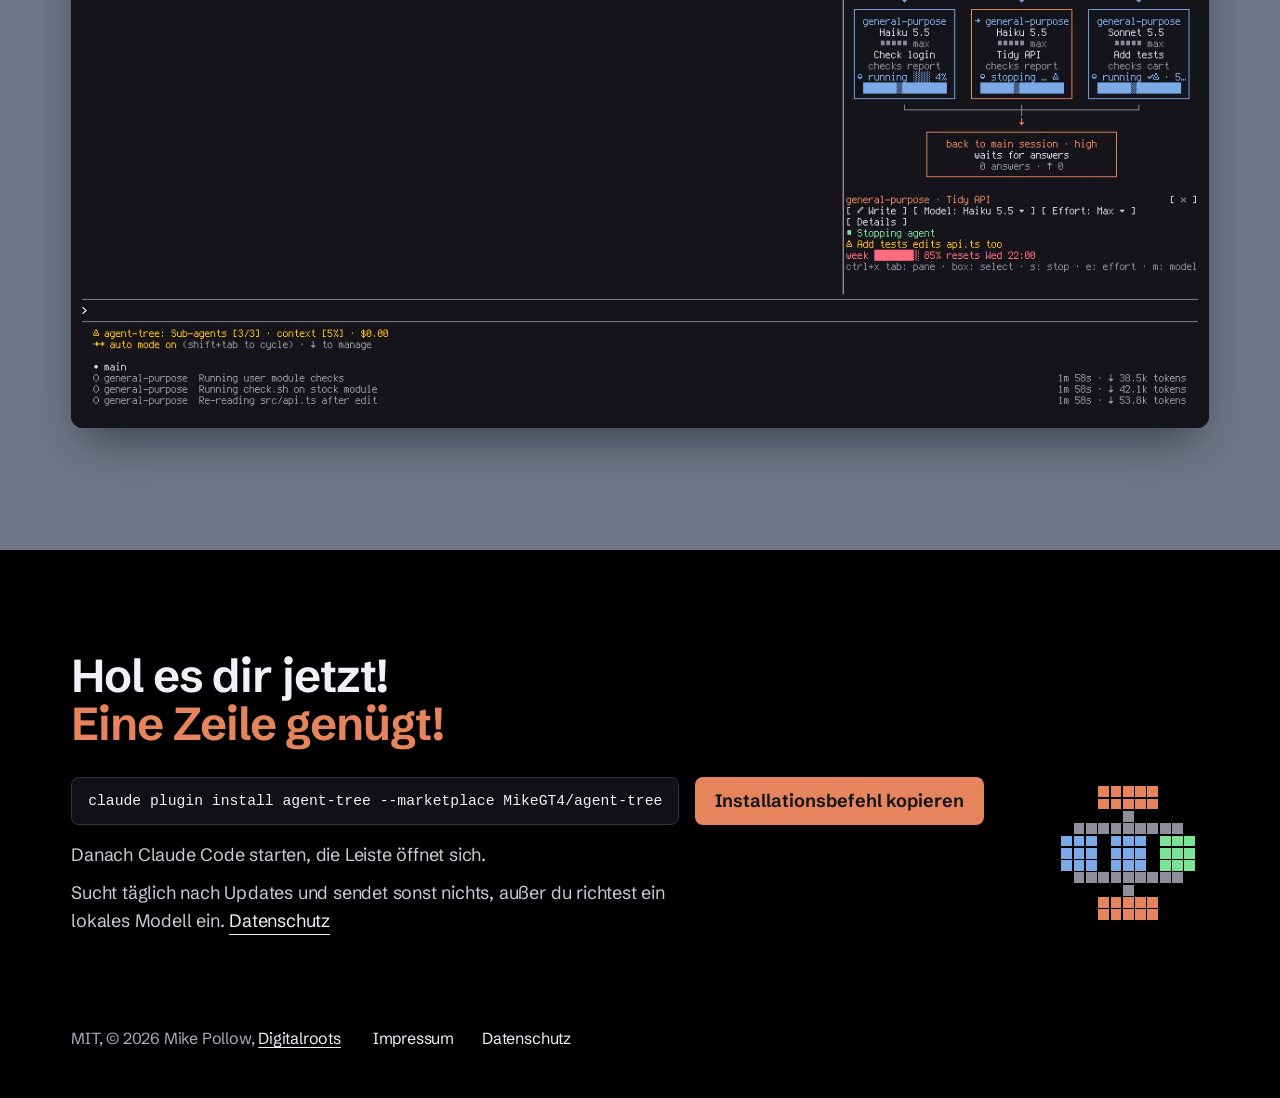
==== commit b95015a5: "site: tabs include cost and other terminals; local model is the only other traffic" ====
--- a/de/index.html
+++ b/de/index.html
@@ -102,7 +102,7 @@
     <section class="szene">
       <div class="titel">
         <h2><span>Lies jede Antwort</span> <span class="akzent">in voller Länge!</span></h2>
-        <p>Tabs: ganzer Bericht jedes Agenten, Dateien, Verlauf, Verbrauch.</p>
+        <p>Tabs: ganzer Bericht jedes Agenten, Dateien, Verlauf, Kosten und deine anderen Terminals.</p>
       </div>
       <figure class="fenster">
         <div class="fensterleiste" aria-hidden="true"><i></i><i></i><i></i></div>
@@ -138,7 +138,7 @@
         <button type="button" class="knopf" data-kopie="befehl-unten" data-fertig="Kopiert">Installationsbefehl kopieren</button>
       </div>
       <p>Danach Claude Code starten, die Leiste öffnet sich.</p>
-      <p>Sucht täglich nach Updates, sonst sendet es nichts. <a href="datenschutz.html">Datenschutz</a></p>
+      <p>Sucht täglich nach Updates und sendet sonst nichts, außer du richtest ein lokales Modell ein. <a href="datenschutz.html">Datenschutz</a></p>
     </div>
     <img class="siegel" src="../assets/media/logo.png" width="104" height="104" alt="" loading="lazy">
   </section>
